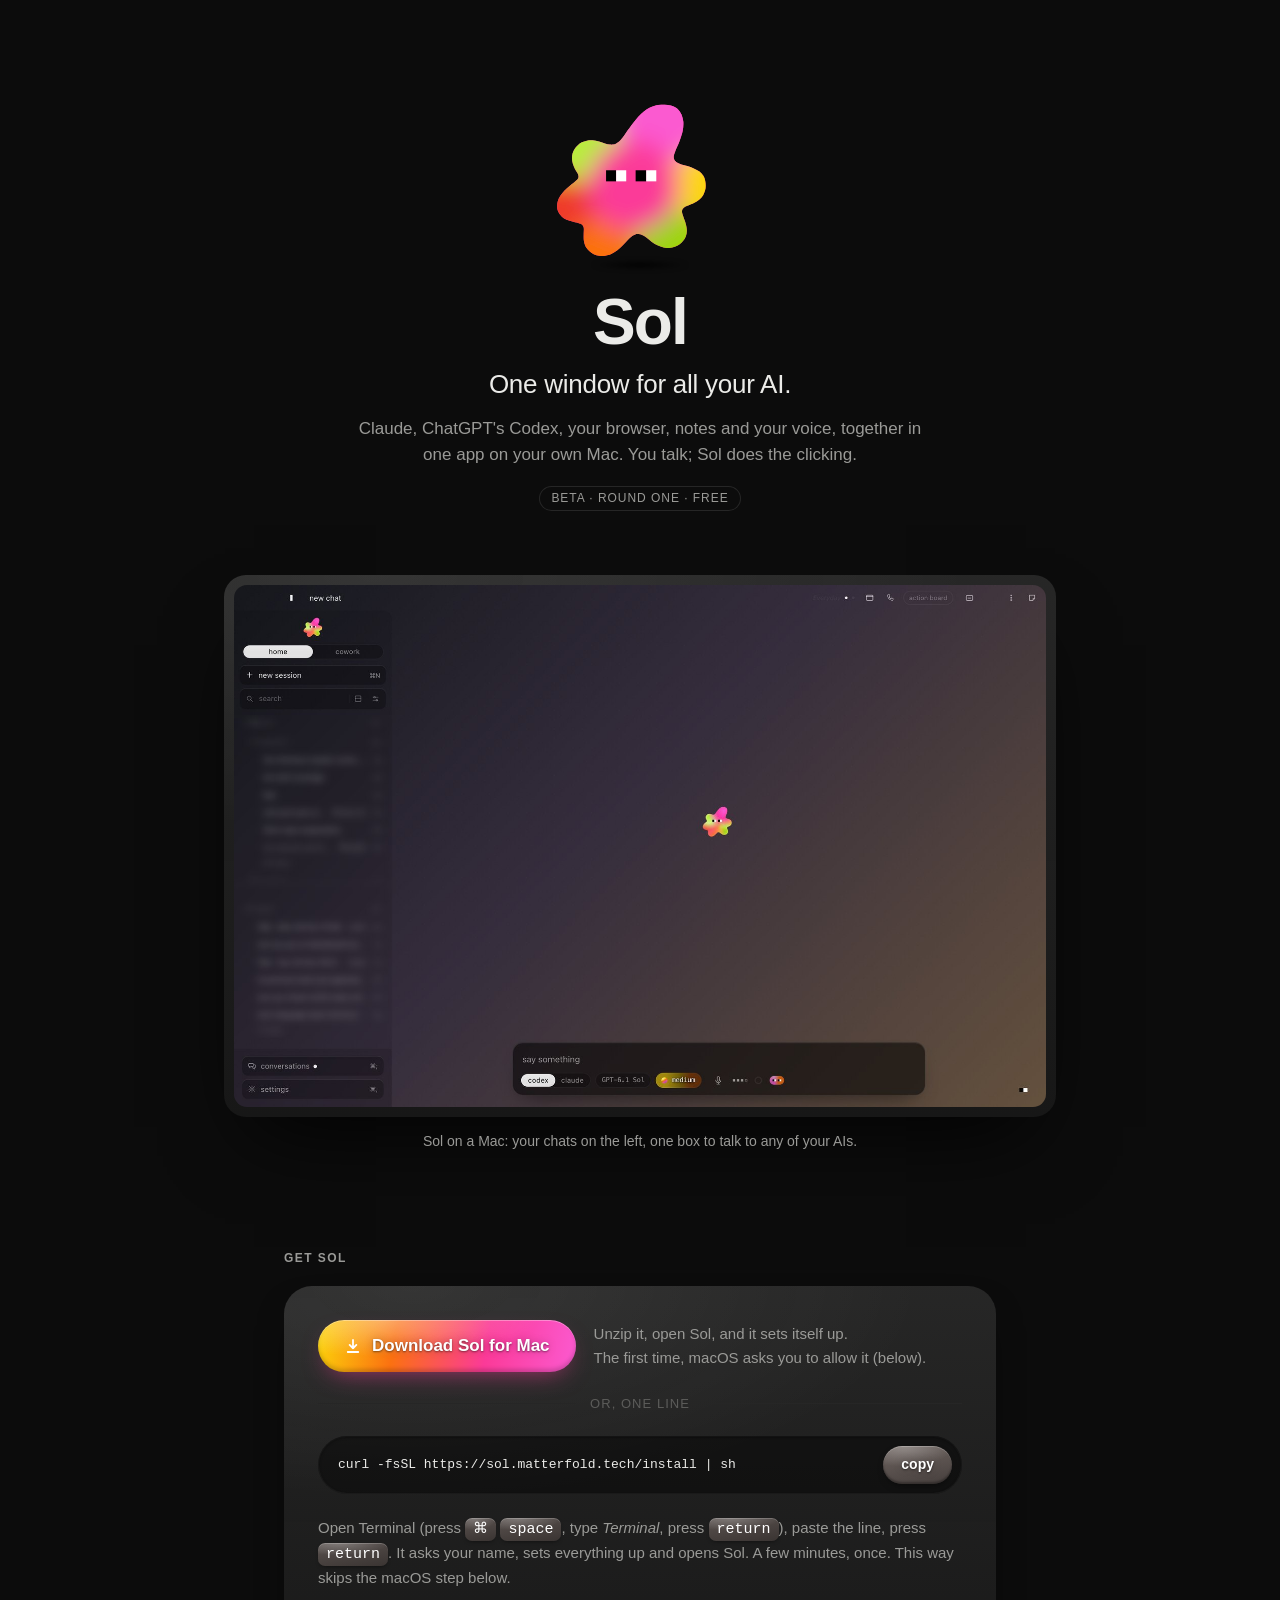
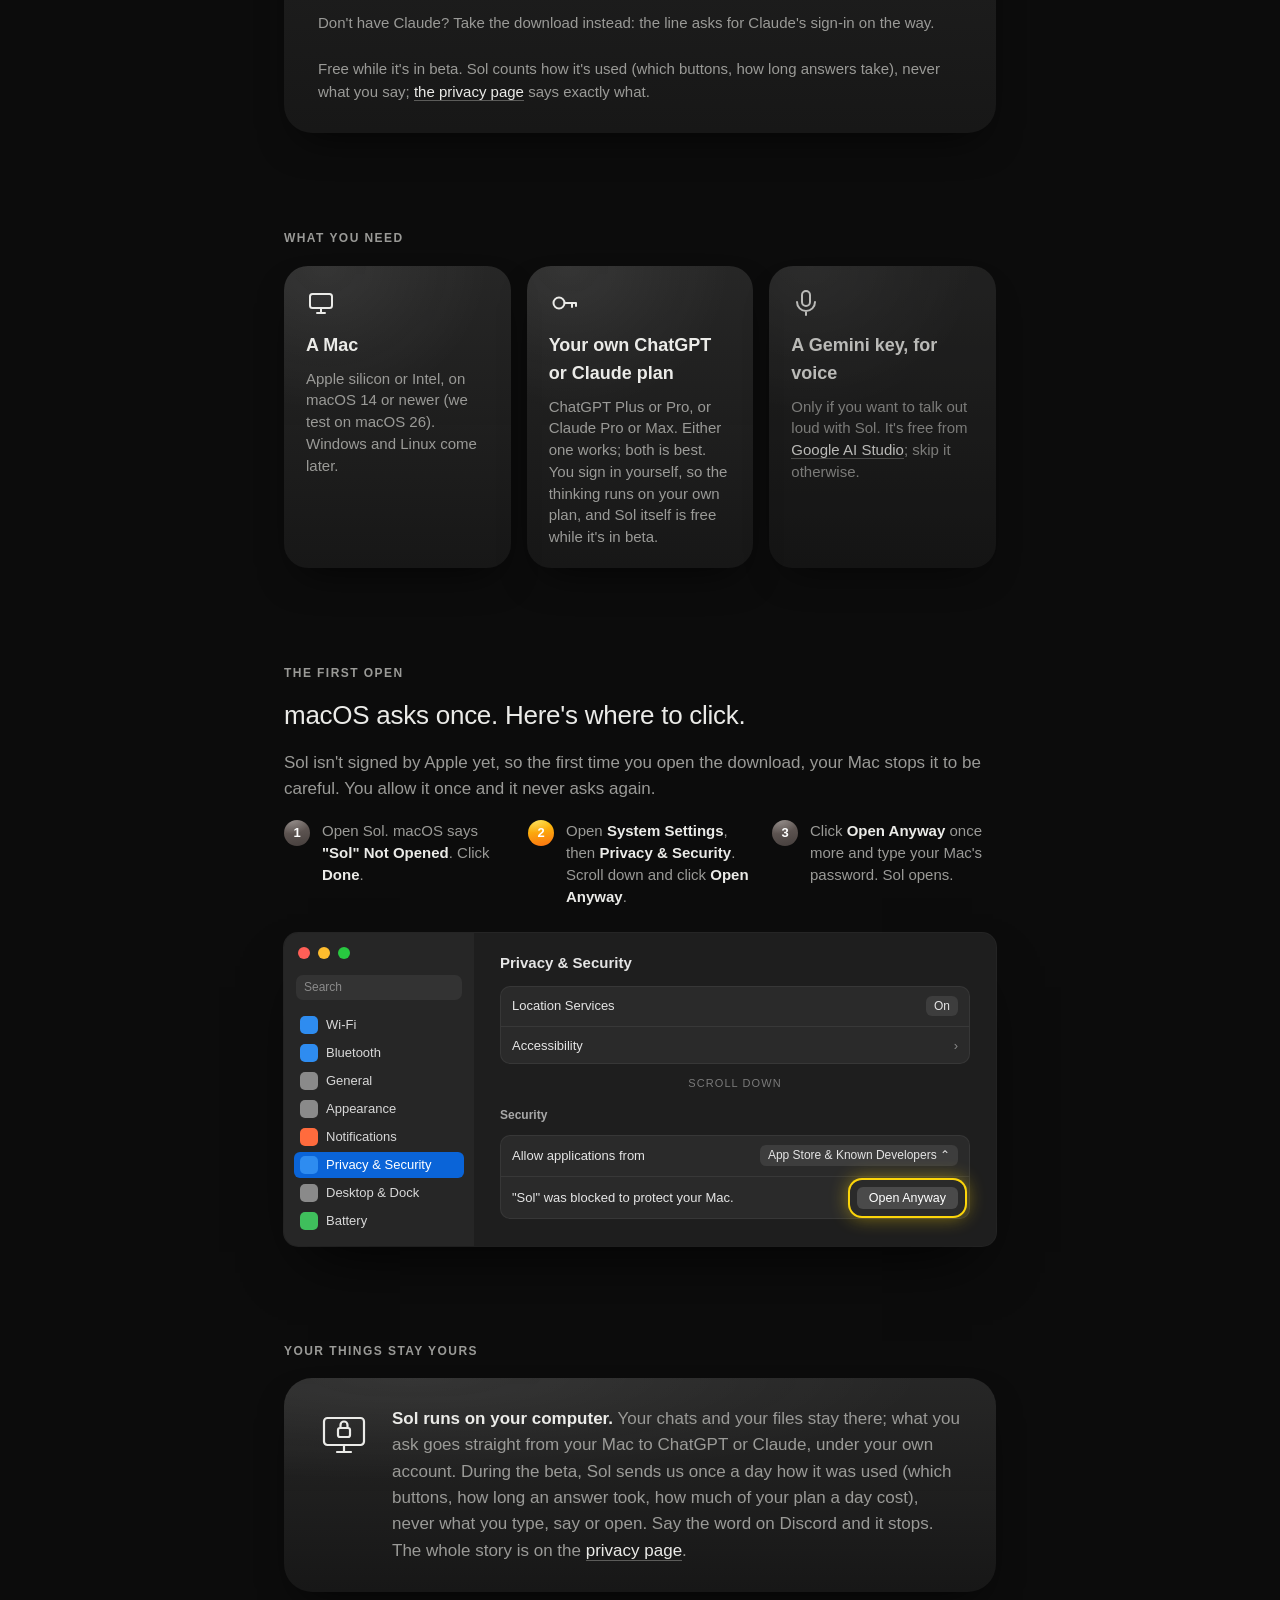
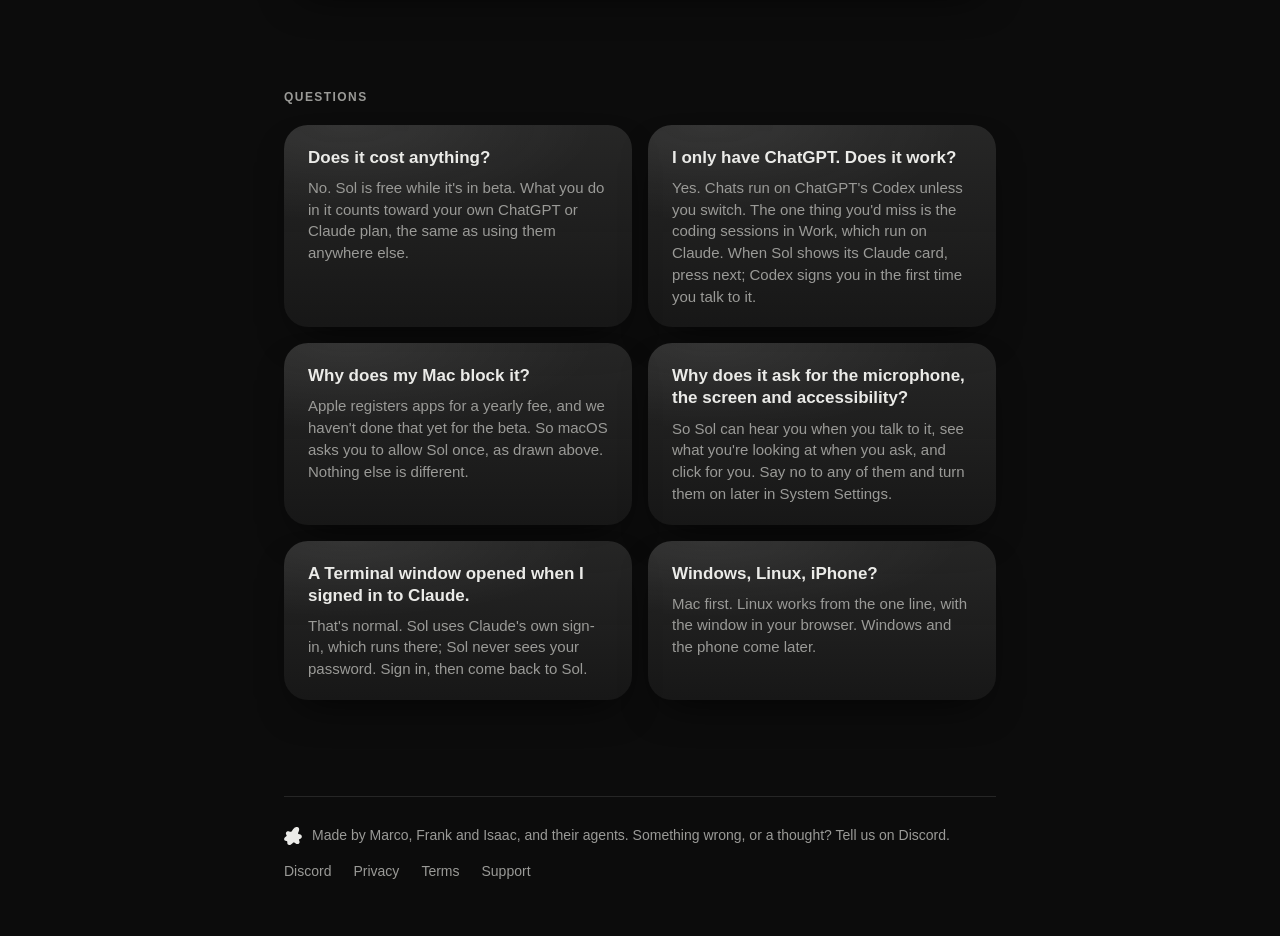
==== beta/index.html @ d61591e7 "beta/: the install page as PR #364 (sol-dev #362) has it, for Isaac to show Marco Co-Authored-By: Cl" ====
<!doctype html>
<html lang="en">
<head>
<meta charset="utf-8">
<meta name="viewport" content="width=device-width, initial-scale=1">
<title>Sol · one window for all your AI</title>
<meta name="description" content="Sol: one window for all your AI, on your own Mac. One download, or one line in Terminal. Free while it's in beta.">
<!-- the share card (#362): iMessage, WhatsApp and Discord want absolute addresses, and Discord wants the card kind said -->
<meta property="og:type" content="website">
<meta property="og:url" content="https://sol.matterfold.tech/">
<meta property="og:title" content="Sol · one window for all your AI">
<meta property="og:description" content="Claude, ChatGPT's Codex, your browser, notes and your voice, in one app on your own Mac. Free while it's in beta.">
<meta property="og:image" content="https://sol.matterfold.tech/sol-window.jpg">
<meta property="og:image:width" content="1600">
<meta property="og:image:height" content="1029">
<meta name="twitter:card" content="summary_large_image">
<link rel="icon" href="sol.svg" type="image/svg+xml">
<!-- sol.matterfold.tech (#169, #295, #308): the page beta testers are sent to, written for a friend who is not a developer. What Sol
     is, a real shot, the download and the one line, what you need, the Open Anyway step drawn, privacy in one
     paragraph, the three pages. One file, no build. The look is Sol's own (sol/skills/sol/look.md): black, pearl ink,
     bodies of dark goo lit from the top left, a thing that acts is a lit capsule. Sol is sol.svg drawn inline so he
     breathes, blinks and watches the pointer like the face's (mac/src/Sol.tsx); under reduced motion he stands still.
     The shot is the face's atlas still with the sidebar's titles blurred (they are Marco's own).
     Round one (#362): either paid AI plan does (chat defaults to Codex, engine/src/settings.ts; only Work's coding
     sessions need Claude), free is said, the questions friends ask first are answered on the page, and Tell us is the
     testers' Discord (the invite that never expires, the same one as feedback.rs).
     privacy.html, terms.html and support.html (with text.css) came from docs/cloud/pages as PR #297 has them; the
     privacy paragraph claims only what is true today (no crash reports, no usage data: the consent card brings them, #292). -->
<style>
  :root {
    color-scheme: dark;
    --page: #0c0c0c; --ink: #ebebe8; --dim: #9a9a97; --mute: #5c5c5a; --line: #262626;
    --mono: ui-monospace, "SF Mono", Menlo, monospace;
    /* the goo body: dark goo of the ink itself, lit from the top left (firstrun.css .fr-goo) */
    --goo: radial-gradient(120% 80% at 18% 0%, rgb(255 255 255 / .07), transparent 60%), linear-gradient(180deg, rgb(235 235 232 / .12), rgb(235 235 232 / .05));
    --goo-shadow: 0 18px 40px -18px rgb(0 0 0 / .8);
  }
  * { box-sizing: border-box; }
  html, body { margin: 0; background: var(--page); color: var(--ink); font: 17px/1.55 -apple-system, BlinkMacSystemFont, "SF Pro Text", "Helvetica Neue", sans-serif; -webkit-font-smoothing: antialiased; }
  a { color: var(--ink); text-decoration: none; border-bottom: 1px solid var(--mute); }
  a:hover { border-color: var(--ink); }
  p { margin: 0; }
  main { max-width: 760px; margin: 0 auto; padding: 72px 24px 56px; display: flex; flex-direction: column; gap: 96px; }
  section { display: flex; flex-direction: column; gap: 18px; }
  h2 { margin: 0; font-size: 12px; font-weight: 600; letter-spacing: .12em; text-transform: uppercase; color: var(--dim); }
  h3 { margin: 0; font-size: 26px; font-weight: 500; letter-spacing: -.01em; line-height: 1.2; }
  .dim { color: var(--dim); }
  .goo { background: var(--goo); box-shadow: var(--goo-shadow); border-radius: 28px; }

  /* the top: Sol, his name, the one line */
  .hero { align-items: center; text-align: center; gap: 14px; padding-top: 24px; }
  .sol { width: 168px; height: 168px; cursor: pointer; overflow: visible; -webkit-tap-highlight-color: transparent; }
  .sol .hop { transform-origin: 50% 92%; transform-box: view-box; }
  .sol .body { transform-origin: 50% 90%; transform-box: view-box; animation: breathe 4.2s ease-in-out infinite; }
  .sol .eyes { transform-box: fill-box; transform-origin: 50% 50%; transition: transform 90ms ease-out; }
  .sol.squash .hop { animation: squash 320ms cubic-bezier(.3,1.4,.5,1); }
  @keyframes breathe { 50% { transform: scale(1.025, 1.035); } }
  @keyframes squash { 30% { transform: scale(1.14, .84); } 65% { transform: scale(.95, 1.06); } }
  .shadow { width: 96px; height: 10px; margin-top: -18px; border-radius: 50%; background: radial-gradient(closest-side, rgb(0 0 0 / .9), transparent); filter: blur(2px); }
  h1 { margin: 6px 0 0; font-size: 64px; font-weight: 600; letter-spacing: -.03em; line-height: 1; }
  .lead { font-size: 26px; line-height: 1.3; letter-spacing: -.01em; }
  .sub { color: var(--dim); max-width: 34em; }
  .beta { display: inline-block; margin-top: 4px; padding: 3px 12px; border-radius: 999px; font-size: 12px; letter-spacing: .08em; text-transform: uppercase; color: var(--dim); box-shadow: inset 0 0 0 1px var(--line); }

  /* the shot: the real window, a little wider than the column */
  .shot { margin: -32px -60px 0; }
  .shot .frame { padding: 10px; border-radius: 22px; background: var(--goo); box-shadow: 0 40px 80px -30px rgb(0 0 0 / .9); }
  .shot img { display: block; width: 100%; height: auto; border-radius: 13px; }
  .shot figcaption { margin-top: 14px; text-align: center; font-size: 14px; color: var(--dim); }

  /* get it: one body, the download and the line */
  .get { padding: 34px 34px 30px; display: flex; flex-direction: column; gap: 22px; }
  .get .row { display: flex; align-items: center; gap: 18px; flex-wrap: wrap; }
  .or { display: flex; align-items: center; gap: 14px; color: var(--mute); font-size: 13px; letter-spacing: .08em; text-transform: uppercase; }
  .or::before, .or::after { content: ""; flex: 1; height: 1px; background: var(--line); }
  /* the lit capsules: brand (the one thing to do), pearl, and stone (quiet) */
  .cap { position: relative; display: inline-flex; align-items: center; gap: 10px; padding: 13px 26px; border: 0; border-radius: 999px; font: inherit; font-size: 17px; font-weight: 600; color: #fff; cursor: pointer; text-decoration: none; text-shadow: 0 1px 2px rgb(0 0 0 / .45), 0 0 8px rgb(0 0 0 / .25); transition: transform 160ms cubic-bezier(.3,1.4,.5,1), filter 160ms; }
  .cap:hover { transform: translateY(-1px); filter: brightness(1.06); border: 0; }
  .cap:active { transform: scale(.97, .94); }
  .cap.brand { background: radial-gradient(120% 140% at 25% 0%, rgb(255 255 255 / .35), transparent 50%), linear-gradient(100deg, #fcd50a, #fb7111 30%, #fb3a98 65%, #fb5ad0); box-shadow: inset 0 1px 0 rgb(255 255 255 / .35), inset 0 -3px 4px rgb(0 0 0 / .18), 0 10px 24px -10px rgb(251 58 152 / .6); }
  .cap.stone { padding: 8px 18px; font-size: 14px; background: radial-gradient(120% 90% at 30% 0%, rgb(255 255 255 / .28), transparent 60%), linear-gradient(170deg, #6e6460, #463f3d); box-shadow: inset 0 1px 0 rgb(255 255 255 / .22), inset 0 -2px 2px rgb(0 0 0 / .3), 0 4px 8px -4px rgb(0 0 0 / .6); }
  .cap.done { background: radial-gradient(120% 90% at 30% 0%, rgb(255 255 255 / .3), transparent 60%), linear-gradient(170deg, #5fd98a, #22c9b6); }
  .cap svg { width: 18px; height: 18px; flex: none; }
  .line { display: flex; align-items: center; gap: 12px; padding: 10px 10px 10px 20px; border-radius: 999px; background: rgb(0 0 0 / .45); box-shadow: inset 0 1px 3px rgb(0 0 0 / .6), inset 0 0 0 1px rgb(255 255 255 / .05); }
  .line code { flex: 1; min-width: 0; font: 13px/1.4 var(--mono); color: var(--ink); user-select: all; white-space: nowrap; overflow-x: auto; scrollbar-width: none; }
  .line code::-webkit-scrollbar { display: none; }
  .hint { font-size: 15px; color: var(--dim); }
  .hint.build { font-size: 13px; color: var(--mute); } .hint.build b { color: var(--dim); font-weight: 500; font-family: var(--mono); font-size: 12px; }
  kbd { display: inline-block; padding: 0 8px; border-radius: 7px; font: 600 13px/1.6 inherit; color: #fff; background: radial-gradient(120% 90% at 30% 0%, rgb(255 255 255 / .25), transparent 60%), linear-gradient(170deg, #5a524f, #3a3432); box-shadow: inset 0 1px 0 rgb(255 255 255 / .2), 0 2px 4px -2px rgb(0 0 0 / .6); }

  /* what you need: three bodies */
  .need { display: grid; grid-template-columns: repeat(3, 1fr); gap: 16px; }
  .need > div { padding: 22px 22px 20px; display: flex; flex-direction: column; gap: 8px; border-radius: 24px; }
  .need b { font-size: 18px; font-weight: 600; }
  .need p { font-size: 15px; color: var(--dim); line-height: 1.45; }
  .need .glyph { width: 30px; height: 30px; margin-bottom: 6px; }
  .need .opt { opacity: .78; }

  /* the first open: macOS's own window, drawn */
  .steps { display: flex; flex-direction: column; gap: 26px; }
  .steps ol { margin: 0; padding: 0; list-style: none; display: grid; grid-template-columns: repeat(3, 1fr); gap: 20px; counter-reset: s; }
  .steps li { counter-increment: s; display: grid; grid-template-columns: 28px 1fr; gap: 10px; font-size: 15px; color: var(--dim); line-height: 1.45; }
  .steps li::before { content: counter(s); width: 26px; height: 26px; border-radius: 50%; display: grid; place-items: center; font-size: 13px; font-weight: 600; color: #fff; background: radial-gradient(120% 90% at 30% 0%, rgb(255 255 255 / .28), transparent 60%), linear-gradient(170deg, #6e6460, #463f3d); }
  .steps li b { color: var(--ink); font-weight: 600; }
  .steps li.here::before { background: radial-gradient(120% 90% at 30% 0%, rgb(255 255 255 / .35), transparent 55%), linear-gradient(170deg, #fcd50a, #fb7111); }
  .mac { border-radius: 14px; overflow: hidden; background: #1e1e1e; box-shadow: 0 0 0 1px rgb(255 255 255 / .1), 0 30px 60px -24px rgb(0 0 0 / .9); font: 13px/1.35 -apple-system, BlinkMacSystemFont, sans-serif; color: #e5e5e5; user-select: none; }
  .mac .win { display: grid; grid-template-columns: 190px 1fr; min-height: 300px; }
  .mac .side { padding: 12px 10px; background: #262626; display: flex; flex-direction: column; gap: 2px; }
  .mac .lights { display: flex; gap: 8px; padding: 2px 4px 14px; }
  .mac .lights i { width: 12px; height: 12px; border-radius: 50%; background: #ff5f57; }
  .mac .lights i:nth-child(2) { background: #febc2e; } .mac .lights i:nth-child(3) { background: #28c840; }
  .mac .search { margin: 0 2px 10px; padding: 4px 8px; border-radius: 7px; background: #333; color: #8a8a8a; font-size: 12px; }
  .mac .item { display: flex; align-items: center; gap: 8px; padding: 4px 6px; border-radius: 6px; color: #d8d8d8; white-space: nowrap; }
  .mac .item i { width: 18px; height: 18px; border-radius: 5px; flex: none; }
  .mac .item.on { background: #0a64d8; color: #fff; }
  .mac .pane { padding: 20px 26px; display: flex; flex-direction: column; gap: 12px; }
  .mac .title { font-size: 15px; font-weight: 700; }
  .mac .label { margin-top: 4px; font-size: 12px; font-weight: 700; color: #a8a8a8; }
  .mac .group { border-radius: 10px; background: #2a2a2a; box-shadow: inset 0 0 0 1px rgb(255 255 255 / .06); }
  .mac .group > div { display: flex; align-items: center; justify-content: space-between; gap: 12px; padding: 10px 12px; }
  .mac .group > div + div { border-top: 1px solid #383838; }
  .mac .pop { padding: 2px 8px; border-radius: 6px; background: #3d3d3d; font-size: 12px; color: #e5e5e5; white-space: nowrap; }
  .mac .anyway { position: relative; padding: 3px 12px; border-radius: 6px; background: #4a4a4a; color: #fff; font-size: 12.5px; white-space: nowrap; }
  .mac .anyway::after { content: ""; position: absolute; inset: -7px; border-radius: 12px; box-shadow: 0 0 0 2px #fcd50a, 0 0 18px 2px rgb(252 213 10 / .45); animation: ring 2.4s ease-in-out infinite; }
  @keyframes ring { 50% { inset: -10px; opacity: .55; } }
  .mac .scroll { color: #7a7a7a; font-size: 11px; text-align: center; letter-spacing: .1em; text-transform: uppercase; }
  .mac .dimmed { color: #8a8a8a; }
  .later { font-size: 15px; color: var(--dim); }

  /* privacy, light: one body, one paragraph */
  .yours { padding: 28px 32px; display: grid; grid-template-columns: 56px 1fr; gap: 20px; align-items: start; }
  .yours svg { width: 56px; height: 56px; }
  .yours p { color: var(--dim); }
  .yours p b { color: var(--ink); font-weight: 600; }

  /* questions: the ones friends ask first, one body each, the question in ink and the answer dim */
  .asks { display: grid; grid-template-columns: repeat(2, 1fr); gap: 16px; }
  .asks > div { padding: 22px 24px 20px; display: flex; flex-direction: column; gap: 8px; border-radius: 24px; }
  .asks b { font-size: 17px; font-weight: 600; line-height: 1.3; }
  .asks p { font-size: 15px; color: var(--dim); line-height: 1.45; }

  footer { display: flex; flex-wrap: wrap; align-items: center; justify-content: space-between; gap: 14px; padding-top: 28px; border-top: 1px solid var(--line); font-size: 14px; color: var(--dim); }
  footer nav { display: flex; gap: 22px; }
  footer a { color: var(--dim); border: 0; }
  footer a:hover { color: var(--ink); }
  .mini { display: inline-flex; align-items: center; gap: 8px; }
  .mini svg { width: 20px; height: 20px; }

  @media (max-width: 860px) { .shot { margin: -32px 0 0; } }
  @media (max-width: 640px) {
    main { gap: 72px; padding-top: 48px; }
    h1 { font-size: 52px; } .lead { font-size: 22px; }
    .need { grid-template-columns: 1fr; }
    .steps ol { grid-template-columns: 1fr; }
    .mac .win { grid-template-columns: 1fr; } .mac .side { display: none; }
    .mac .pane { padding: 18px 16px 20px; } .mac .group > div { padding: 10px 14px 10px 10px; } .mac .pop { font-size: 11px; }
    .get { padding: 26px 20px; } .yours { grid-template-columns: 1fr; } .asks { grid-template-columns: 1fr; }
  }
  @media (prefers-reduced-motion: reduce) { .sol .body, .mac .anyway::after { animation: none; } .sol.squash .hop { animation: none; } }
</style>
</head>
<body>
<main>

  <section class="hero">
    <svg class="sol" id="sol" viewBox="0 0 100 100" role="img" aria-label="Sol">
      <defs>
        <clipPath id="b"><path id="outline" d="M89.1 53.4C89.1 54.3 89.0 55.4 88.7 56.3C88.4 57.3 88.0 58.3 87.5 59.2C86.9 60.1 86.1 60.9 85.2 61.7C84.3 62.4 83.2 63.1 82.1 63.7C81.0 64.3 79.6 64.7 78.6 65.2C77.6 65.7 76.5 66.0 75.9 66.6C75.3 67.2 75.0 67.8 75.0 68.7C74.9 69.6 75.4 70.7 75.8 71.9C76.1 73.1 76.9 74.6 77.2 76.0C77.6 77.3 77.9 78.8 77.9 80.1C77.9 81.3 77.7 82.5 77.3 83.5C76.9 84.5 76.4 85.4 75.7 86.2C75.1 87.1 74.3 87.8 73.4 88.4C72.6 88.9 71.7 89.4 70.7 89.8C69.7 90.2 68.6 90.4 67.5 90.5C66.4 90.5 65.2 90.5 64.1 90.2C62.9 89.9 61.6 89.5 60.4 88.9C59.2 88.3 58.0 87.4 56.9 86.7C55.8 85.9 54.8 85.0 53.8 84.3C52.9 83.7 52.1 83.1 51.3 82.8C50.5 82.4 49.8 82.2 49.1 82.2C48.4 82.1 47.8 82.2 47.1 82.4C46.4 82.7 45.8 83.0 45.0 83.6C44.3 84.1 43.5 84.9 42.7 85.7C41.8 86.6 40.9 87.7 39.9 88.7C38.8 89.7 37.7 90.9 36.5 91.8C35.3 92.7 34.1 93.5 32.9 94.0C31.7 94.6 30.4 94.9 29.2 95.1C28.0 95.3 26.8 95.3 25.7 95.1C24.6 95.0 23.5 94.6 22.5 94.2C21.5 93.7 20.6 93.1 19.8 92.3C19.0 91.6 18.3 90.7 17.7 89.7C17.2 88.6 16.8 87.4 16.6 86.1C16.4 84.8 16.5 83.3 16.5 81.9C16.5 80.6 16.7 79.2 16.5 78.2C16.2 77.2 15.6 76.6 14.8 76.1C13.9 75.6 12.6 75.4 11.3 75.1C10.1 74.7 8.5 74.5 7.3 74.0C6.1 73.5 4.8 72.9 3.9 72.1C3.0 71.4 2.2 70.5 1.7 69.5C1.1 68.6 0.8 67.5 0.7 66.4C0.6 65.3 0.7 64.1 1.0 62.9C1.3 61.8 1.8 60.6 2.5 59.5C3.2 58.4 4.2 57.2 5.1 56.2C6.1 55.2 7.3 54.2 8.3 53.4C9.4 52.5 10.6 51.7 11.4 50.9C12.3 50.2 13.1 49.5 13.3 48.7C13.6 48.0 13.3 47.2 13.0 46.3C12.6 45.4 11.8 44.4 11.3 43.4C10.8 42.4 10.3 41.3 10.0 40.2C9.7 39.1 9.5 38.1 9.5 37.1C9.5 36.0 9.6 35.0 9.9 34.1C10.2 33.2 10.6 32.3 11.1 31.5C11.6 30.7 12.2 29.9 13.0 29.3C13.7 28.6 14.5 28.0 15.4 27.6C16.3 27.1 17.3 26.8 18.4 26.6C19.4 26.4 20.6 26.3 21.8 26.4C23.0 26.5 24.4 26.8 25.6 27.1C26.8 27.4 28.1 27.9 29.1 28.2C30.2 28.5 31.1 28.8 32.0 28.9C32.8 29.0 33.5 29.0 34.1 28.9C34.8 28.8 35.4 28.5 35.9 28.2C36.5 28.0 37.0 27.6 37.6 27.1C38.1 26.6 38.6 26.1 39.1 25.4C39.7 24.8 40.2 24.0 40.8 23.2C41.4 22.4 42.0 21.6 42.6 20.6C43.3 19.7 44.0 18.7 44.8 17.6C45.6 16.5 46.5 15.3 47.5 14.1C48.4 13.0 49.5 11.8 50.6 10.7C51.7 9.7 52.9 8.7 54.1 7.9C55.3 7.2 56.6 6.5 57.9 6.1C59.2 5.6 60.5 5.3 61.7 5.2C63.0 5.0 64.3 5.0 65.6 5.2C66.8 5.3 68.1 5.5 69.2 6.0C70.3 6.4 71.5 7.0 72.4 7.8C73.3 8.7 74.1 9.8 74.7 11.0C75.2 12.3 75.6 13.8 75.8 15.4C75.9 17.0 75.8 18.9 75.4 20.8C75.0 22.7 74.2 24.9 73.5 26.9C72.8 28.8 71.8 30.8 71.2 32.3C70.7 33.8 70.2 34.9 70.1 35.9C70.0 36.9 70.2 37.5 70.5 38.1C70.8 38.7 71.4 39.1 72.0 39.6C72.7 40.0 73.6 40.3 74.6 40.7C75.6 41.0 76.9 41.3 78.1 41.7C79.3 42.1 80.8 42.5 82.0 43.1C83.2 43.6 84.4 44.3 85.4 45.0C86.3 45.7 87.1 46.6 87.7 47.5C88.2 48.4 88.6 49.4 88.8 50.4C89.0 51.3 89.1 52.4 89.1 53.4Z"/></clipPath>
        <filter id="f" x="-20%" y="-20%" width="140%" height="140%"><feGaussianBlur stdDeviation="7"/></filter>
      </defs>
      <g class="hop"><g class="body">
        <g clip-path="url(#b)"><rect width="100" height="100" fill="#fb3a98"/><g filter="url(#f)"><path d="M46.1 53.4L115.4 13.4A80 80 0 0 1 117.7 89.1Z" fill="#fcd50a"/><path d="M46.1 53.4L117.7 89.1A80 80 0 0 1 50.3 133.2Z" fill="#9ed40a"/><path d="M46.1 53.4L50.3 133.2A80 80 0 0 1 -16.5 103.2Z" fill="#fb7111"/><path d="M46.1 53.4L-16.5 103.2A80 80 0 0 1 -33.5 45.7Z" fill="#ef3a2a"/><path d="M46.1 53.4L-33.5 45.7A80 80 0 0 1 24.7 -23.7Z" fill="#b8ee3a"/><path d="M46.1 53.4L24.7 -23.7A80 80 0 0 1 115.4 13.4Z" fill="#fb5ad0"/><circle cx="46.1" cy="53.4" r="27" fill="#fb3a98"/></g></g>
        <g class="eyes" id="eyes"><rect x="29.8" y="44.2" width="6" height="6.6" fill="#000"/><rect x="35.8" y="44.2" width="6" height="6.6" fill="#fff"/><rect x="47.4" y="44.2" width="6.3" height="6.6" fill="#000"/><rect x="53.7" y="44.2" width="6" height="6.6" fill="#fff"/></g>
      </g></g>
    </svg>
    <div class="shadow"></div>
    <h1>Sol</h1>
    <p class="lead">One window for all your AI.</p>
    <p class="sub">Claude, ChatGPT's Codex, your browser, notes and your voice, together in one app on your own Mac. You talk; Sol does the clicking.</p>
    <span class="beta">beta · round one · free</span>
  </section>

  <figure class="shot">
    <div class="frame"><img src="sol-window.jpg" width="1600" height="1029" alt="Sol's window on a Mac: a list of your chats on the left, Sol in the middle, and one box at the bottom to talk to Claude or Codex."></div>
    <figcaption>Sol on a Mac: your chats on the left, one box to talk to any of your AIs.</figcaption>
  </figure>

  <section id="get">
    <h2>Get Sol</h2>
    <div class="get goo">
      <div class="row">
        <a class="cap brand" href="https://github.com/marcocyl04-ux/sol-beta/releases/latest/download/Sol-mac.zip">
          <svg viewBox="0 0 24 24" fill="none" stroke="currentColor" stroke-width="2.4" stroke-linecap="round" stroke-linejoin="round"><path d="M12 4v11m0 0-4.5-4.5M12 15l4.5-4.5M5 20h14"/></svg>
          Download Sol for Mac
        </a>
        <p class="hint">Unzip it, open Sol, and it sets itself up.<br>The first time, macOS asks you to allow it (below).</p>
      </div>
      <div class="or">or, one line</div>
      <div class="line"><code id="line">curl -fsSL https://sol.matterfold.tech/install | sh</code><button id="copy" class="cap stone" type="button">copy</button></div>
      <p class="hint">Open Terminal (press <kbd>⌘</kbd> <kbd>space</kbd>, type <i>Terminal</i>, press <kbd>return</kbd>), paste the line, press <kbd>return</kbd>. It asks your name, sets everything up and opens Sol. A few minutes, once. This way skips the macOS step below.</p>
      <p class="hint">Don't have Claude? Take the download instead: the line asks for Claude's sign-in on the way.</p>
      <p class="hint">Free while it's in beta. Sol counts how it's used (which buttons, how long answers take), never what you say; <a href="privacy.html">the privacy page</a> says exactly what.</p>
      <p class="hint build" id="build" hidden>Latest build: <b id="build-tag"></b><span id="build-when"></span> · <a href="https://github.com/marcocyl04-ux/sol-beta/releases/latest">what changed</a></p>
    </div>
  </section>

  <section>
    <h2>What you need</h2>
    <div class="need">
      <div class="goo">
        <svg class="glyph" viewBox="0 0 30 30" fill="none" stroke="#ebebe8" stroke-width="2" stroke-linecap="round"><rect x="4" y="6" width="22" height="14" rx="2.5"/><path d="M11 25h8M15 20v5"/></svg>
        <b>A Mac</b>
        <p>Apple silicon or Intel, on macOS 14 or newer (we test on macOS 26). Windows and Linux come later.</p>
      </div>
      <div class="goo">
        <svg class="glyph" viewBox="0 0 30 30" fill="none" stroke="#ebebe8" stroke-width="2" stroke-linecap="round" stroke-linejoin="round"><circle cx="10" cy="15" r="5.5"/><path d="M15.5 15H27M23 15v4M27 15v3"/></svg>
        <b>Your own ChatGPT or Claude plan</b>
        <p>ChatGPT Plus or Pro, or Claude Pro or Max. Either one works; both is best. You sign in yourself, so the thinking runs on your own plan, and Sol itself is free while it's in beta.</p>
      </div>
      <div class="goo opt">
        <svg class="glyph" viewBox="0 0 30 30" fill="none" stroke="#ebebe8" stroke-width="2" stroke-linecap="round"><rect x="11" y="3" width="8" height="15" rx="4"/><path d="M6 14a9 9 0 0 0 18 0M15 23v4"/></svg>
        <b>A Gemini key, for voice</b>
        <p>Only if you want to talk out loud with Sol. It's free from <a href="https://aistudio.google.com/apikey">Google AI Studio</a>; skip it otherwise.</p>
      </div>
    </div>
  </section>

  <section>
    <h2>The first open</h2>
    <h3>macOS asks once. Here's where to click.</h3>
    <p class="dim">Sol isn't signed by Apple yet, so the first time you open the download, your Mac stops it to be careful. You allow it once and it never asks again.</p>
    <div class="steps">
      <ol>
        <li><span>Open Sol. macOS says <b>"Sol" Not Opened</b>. Click <b>Done</b>.</span></li>
        <li class="here"><span>Open <b>System Settings</b>, then <b>Privacy &amp; Security</b>. Scroll down and click <b>Open Anyway</b>.</span></li>
        <li><span>Click <b>Open Anyway</b> once more and type your Mac's password. Sol opens.</span></li>
      </ol>
      <div class="mac" role="img" aria-label="macOS System Settings, Privacy and Security: under Security, the message Sol was blocked to protect your Mac, with an Open Anyway button beside it.">
        <div class="win">
          <div class="side">
            <div class="lights"><i></i><i></i><i></i></div>
            <div class="search">Search</div>
            <div class="item"><i style="background:#2e8cf0"></i>Wi‑Fi</div>
            <div class="item"><i style="background:#2e8cf0"></i>Bluetooth</div>
            <div class="item"><i style="background:#8a8a8a"></i>General</div>
            <div class="item"><i style="background:#8a8a8a"></i>Appearance</div>
            <div class="item"><i style="background:#ff6b3d"></i>Notifications</div>
            <div class="item on"><i style="background:#2e8cf0"></i>Privacy &amp; Security</div>
            <div class="item"><i style="background:#8a8a8a"></i>Desktop &amp; Dock</div>
            <div class="item"><i style="background:#3fbf5c"></i>Battery</div>
          </div>
          <div class="pane">
            <div class="title">Privacy &amp; Security</div>
            <div class="group">
              <div><span>Location Services</span><span class="pop">On</span></div>
              <div><span>Accessibility</span><span class="dimmed">›</span></div>
            </div>
            <div class="scroll">scroll down</div>
            <div class="label">Security</div>
            <div class="group">
              <div><span>Allow applications from</span><span class="pop">App Store &amp; Known Developers ⌃</span></div>
              <div><span>"Sol" was blocked to protect your Mac.</span><span class="anyway">Open Anyway</span></div>
            </div>
          </div>
        </div>
      </div>
    </div>
  </section>

  <section>
    <h2>Your things stay yours</h2>
    <div class="yours goo">
      <svg viewBox="0 0 56 56" fill="none" stroke="#ebebe8" stroke-width="2.2" stroke-linecap="round" stroke-linejoin="round"><rect x="8" y="12" width="40" height="27" rx="3.5"/><path d="M21 46h14M28 39v7"/><rect x="22" y="22" width="12" height="9" rx="2"/><path d="M24.5 22v-3a3.5 3.5 0 0 1 7 0v3"/></svg>
      <p><b>Sol runs on your computer.</b> Your chats and your files stay there; what you ask goes straight from your Mac to ChatGPT or Claude, under your own account. During the beta, Sol sends us once a day how it was used (which buttons, how long an answer took, how much of your plan a day cost), never what you type, say or open. Say the word on Discord and it stops. The whole story is on the <a href="privacy.html">privacy page</a>.</p>
    </div>
  </section>

  <section id="questions">
    <h2>Questions</h2>
    <div class="asks">
      <div class="goo">
        <b>Does it cost anything?</b>
        <p>No. Sol is free while it's in beta. What you do in it counts toward your own ChatGPT or Claude plan, the same as using them anywhere else.</p>
      </div>
      <div class="goo">
        <b>I only have ChatGPT. Does it work?</b>
        <p>Yes. Chats run on ChatGPT's Codex unless you switch. The one thing you'd miss is the coding sessions in Work, which run on Claude. When Sol shows its Claude card, press next; Codex signs you in the first time you talk to it.</p>
      </div>
      <div class="goo">
        <b>Why does my Mac block it?</b>
        <p>Apple registers apps for a yearly fee, and we haven't done that yet for the beta. So macOS asks you to allow Sol once, as drawn above. Nothing else is different.</p>
      </div>
      <div class="goo">
        <b>Why does it ask for the microphone, the screen and accessibility?</b>
        <p>So Sol can hear you when you talk to it, see what you're looking at when you ask, and click for you. Say no to any of them and turn them on later in System Settings.</p>
      </div>
      <div class="goo">
        <b>A Terminal window opened when I signed in to Claude.</b>
        <p>That's normal. Sol uses Claude's own sign-in, which runs there; Sol never sees your password. Sign in, then come back to Sol.</p>
      </div>
      <div class="goo">
        <b>Windows, Linux, iPhone?</b>
        <p>Mac first. Linux works from the one line, with the window in your browser. Windows and the phone come later.</p>
      </div>
    </div>
  </section>

  <footer>
    <span class="mini"><svg viewBox="0 0 100 100"><use href="#outline" fill="#ebebe8"/></svg><span>Made by Marco, Frank and Isaac, and their agents. Something wrong, or a thought? <a href="https://discord.gg/f2CHmYDDZV">Tell us on Discord</a>.</span></span>
    <nav><a href="https://discord.gg/f2CHmYDDZV">Discord</a><a href="privacy.html">Privacy</a><a href="terms.html">Terms</a><a href="support.html">Support</a></nav>
  </footer>

</main>
<script>
  // the build a tester gets (#362): the beta repo's README names it ("beta testers run: stable-YYYYMMDD-HHMM"), written
  // by each export, so the page never goes stale by hand; when the fetch fails the line stays hidden
  fetch("https://raw.githubusercontent.com/marcocyl04-ux/sol-beta/main/README.md").then((r) => r.ok ? r.text() : "").then((t) => {
    const m = t.match(/beta testers run: (stable-(\d{4})(\d{2})(\d{2})-\d{4})/);
    if (!m) return;
    document.getElementById("build-tag").textContent = m[1];
    const d = new Date(`${m[2]}-${m[3]}-${m[4]}T00:00:00`);
    document.getElementById("build-when").textContent = ", " + d.toLocaleDateString(undefined, { day: "numeric", month: "long" });
    document.getElementById("build").hidden = false;
  }).catch(() => {});

  // copy the line
  const b = document.getElementById("copy");
  b.addEventListener("click", async () => {
    try { await navigator.clipboard.writeText(document.getElementById("line").textContent); b.textContent = "copied"; b.classList.add("done"); }
    catch { b.textContent = "select and copy"; }
    setTimeout(() => { b.textContent = "copy"; b.classList.remove("done"); }, 2000);
  });

  // Sol's life, as in the face (mac/src/Sol.tsx): he blinks now and then, his eyes follow the pointer, a click squashes him
  const sol = document.getElementById("sol"), eyes = document.getElementById("eyes");
  const still = matchMedia("(prefers-reduced-motion: reduce)").matches;
  let lx = 0, ly = 0, shut = false;
  const draw = () => { eyes.style.transform = `translate(${lx}px, ${ly}px)` + (shut ? " scaleY(.12)" : ""); };
  if (!still) {
    const blink = () => setTimeout(() => { shut = true; draw(); setTimeout(() => { shut = false; draw(); blink(); }, 110); }, 2400 + Math.random() * 3600);
    blink();
    addEventListener("pointermove", (ev) => {
      const r = sol.getBoundingClientRect(), dx = (ev.clientX - (r.left + r.width / 2)) / r.width, dy = (ev.clientY - (r.top + r.height / 2)) / r.height;
      const d = Math.hypot(dx, dy) || 1, k = Math.min(1, d / 3);
      lx = (dx / d) * k * 2.4; ly = (dy / d) * k * 1.6; draw();
    });
    sol.addEventListener("click", () => { sol.classList.remove("squash"); void sol.getBoundingClientRect(); sol.classList.add("squash"); setTimeout(() => sol.classList.remove("squash"), 340); });
  }
</script>
</body>
</html>
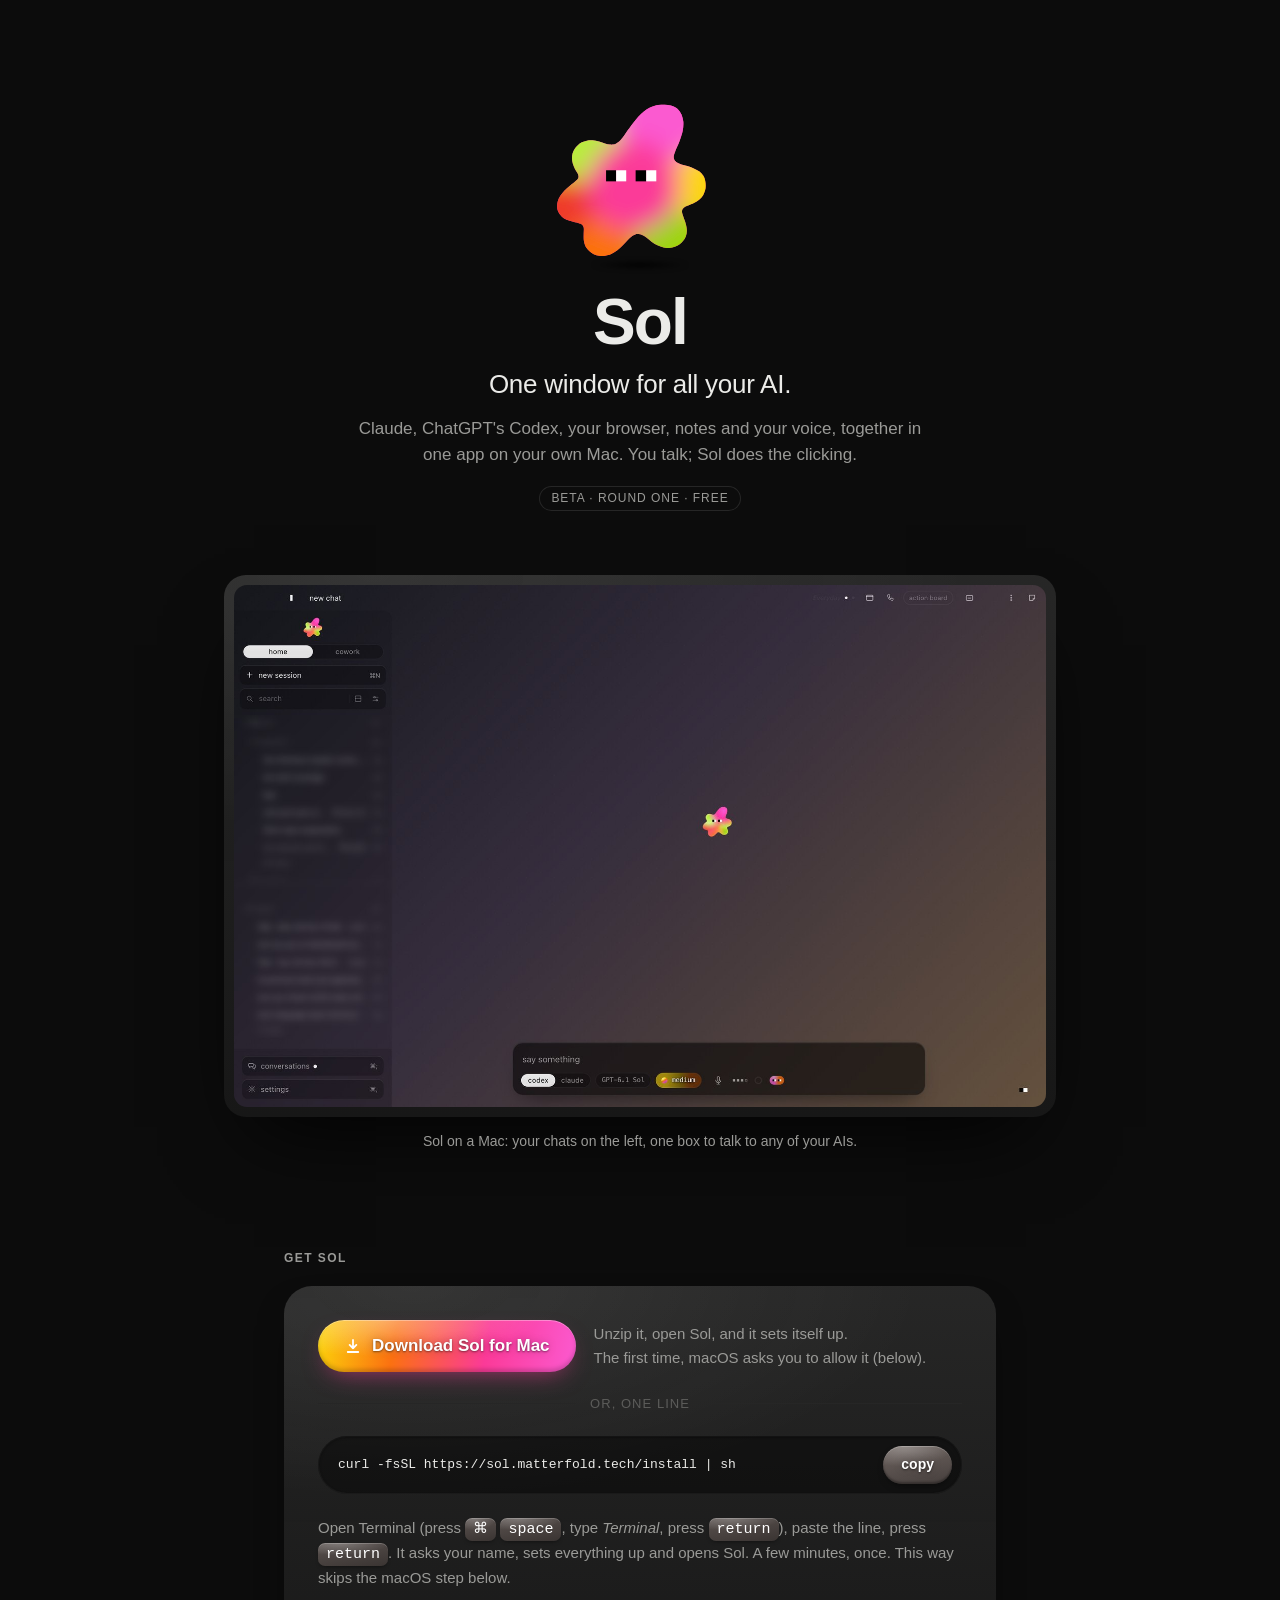
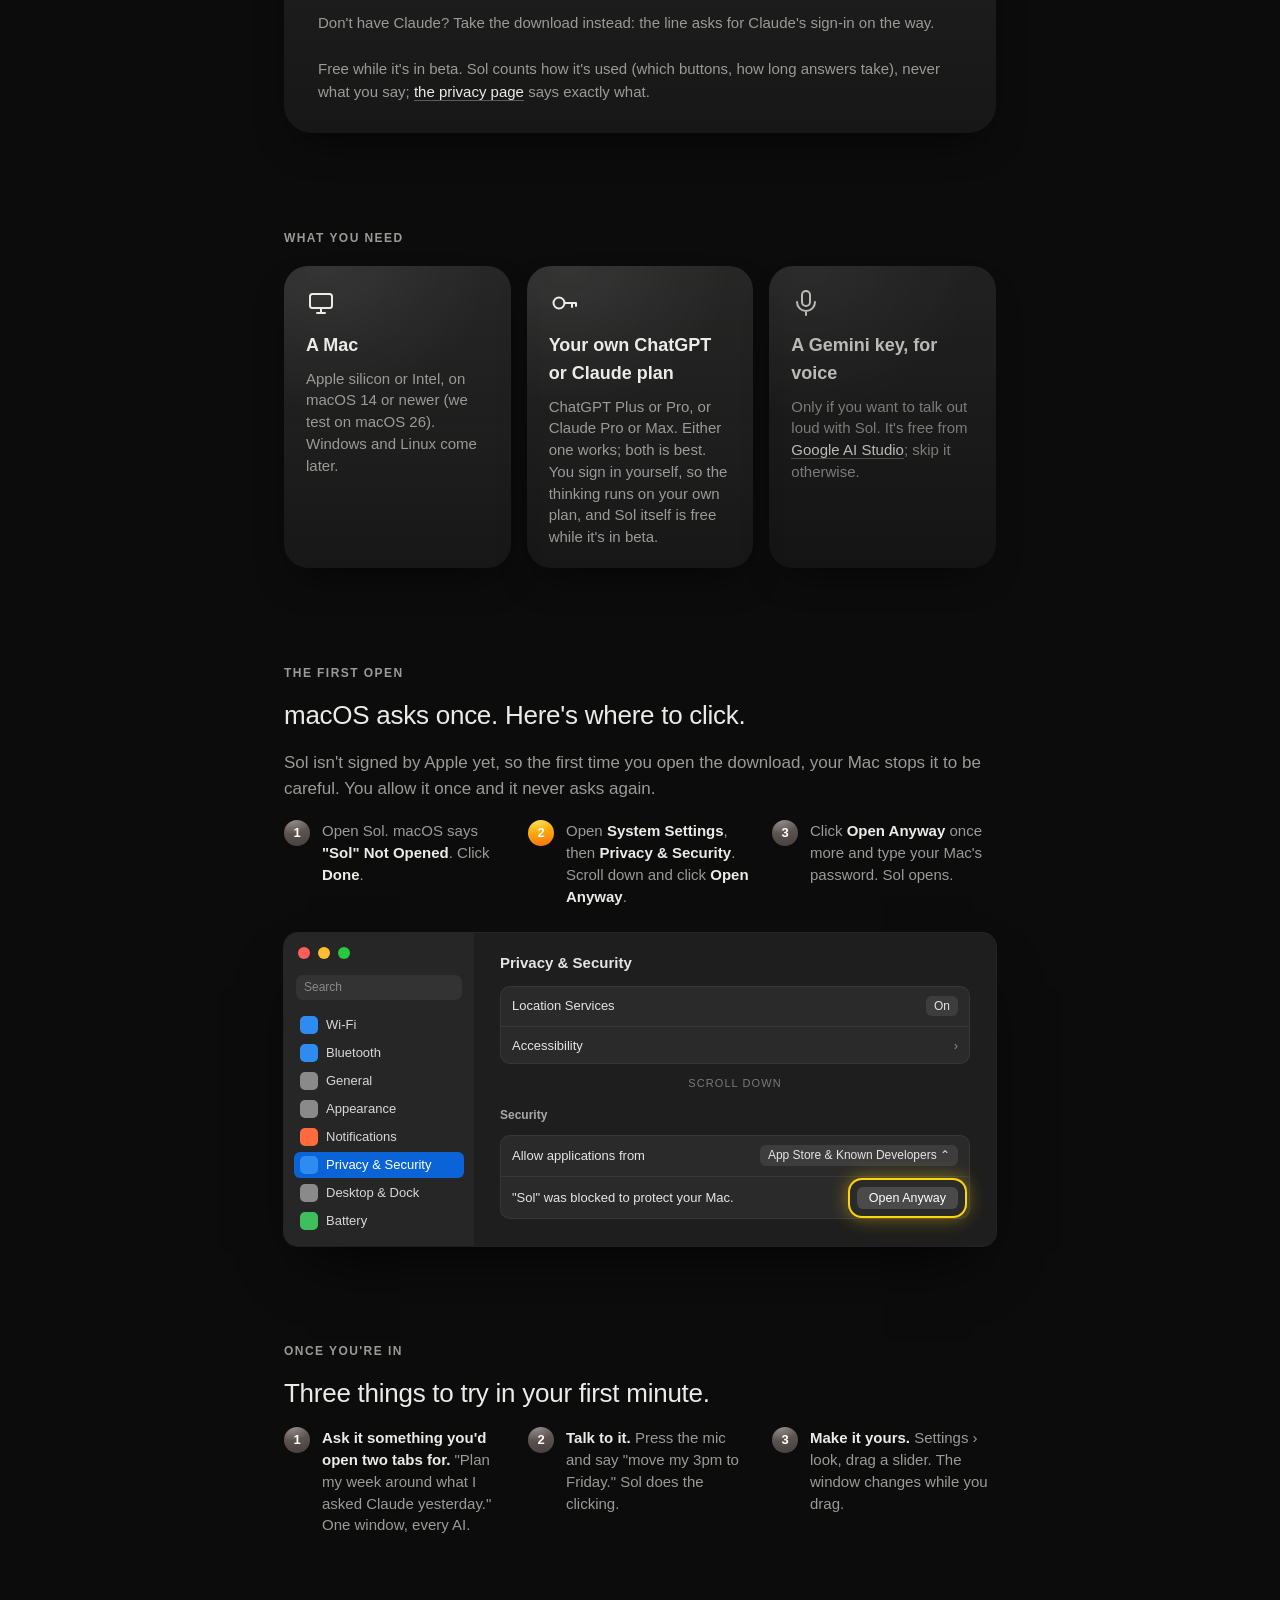
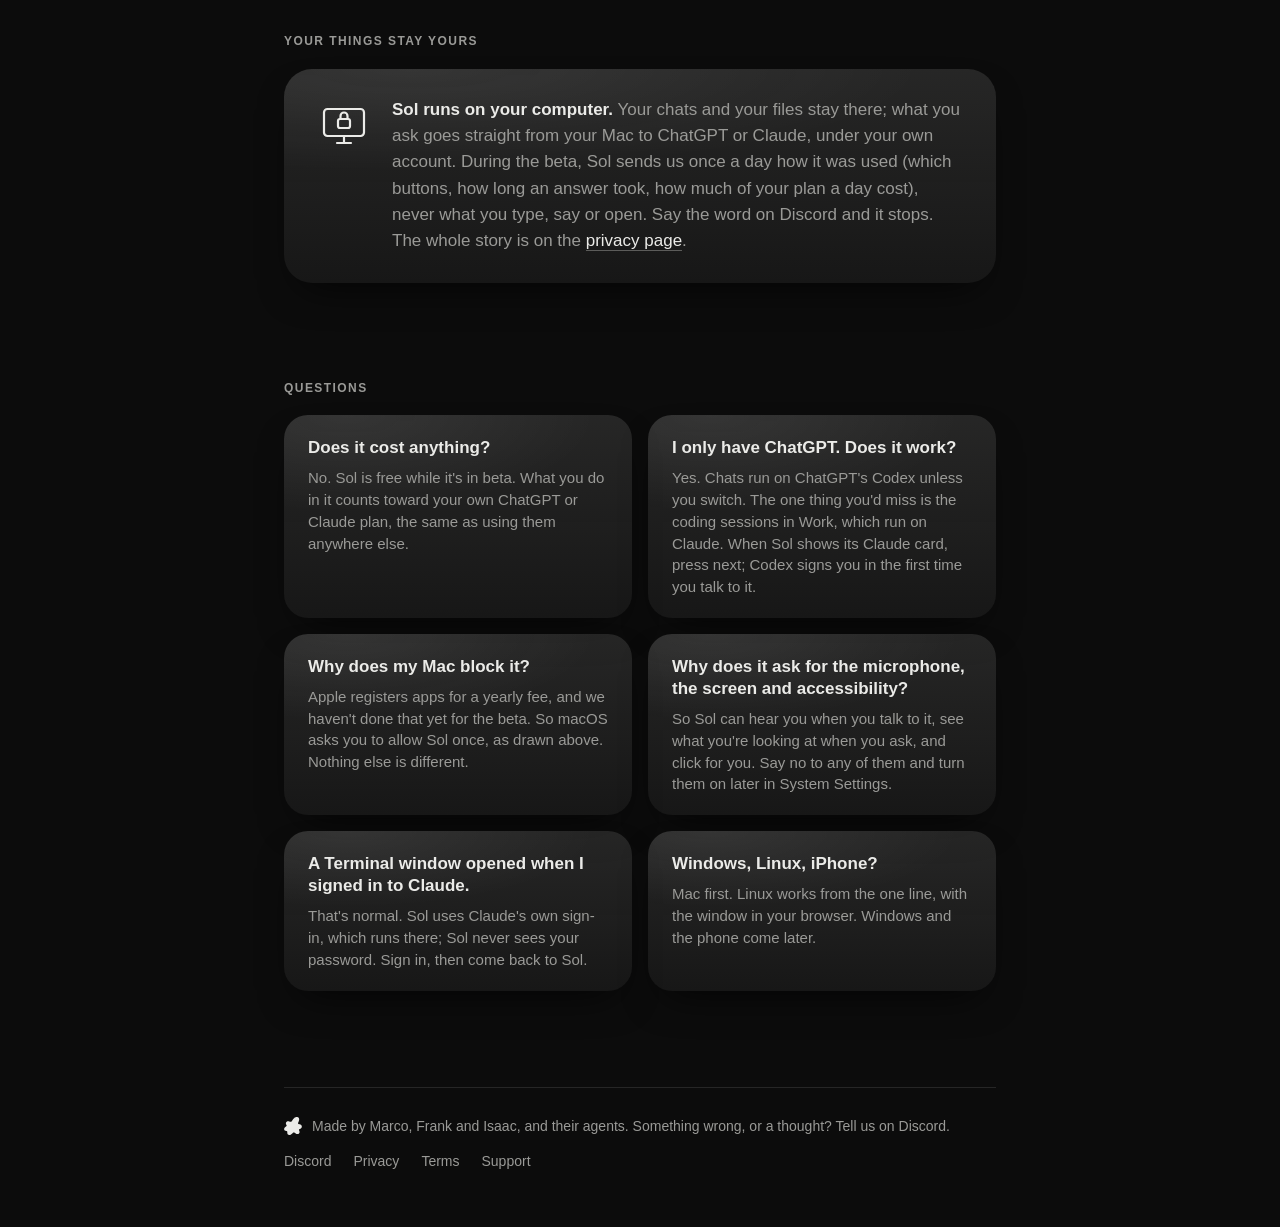
==== commit 3b23dedb: "beta/: Once you're in, three things to try Co-Authored-By: Claude Fable 5.1 <noreply@anthropic.com>" ====
--- a/beta/index.html
+++ b/beta/index.html
@@ -267,6 +267,18 @@
     </div>
   </section>
 
+  <section id="try">
+    <h2>Once you're in</h2>
+    <h3>Three things to try in your first minute.</h3>
+    <div class="steps">
+      <ol>
+        <li><span><b>Ask it something you'd open two tabs for.</b> "Plan my week around what I asked Claude yesterday." One window, every AI.</span></li>
+        <li><span><b>Talk to it.</b> Press the mic and say "move my 3pm to Friday." Sol does the clicking.</span></li>
+        <li><span><b>Make it yours.</b> Settings › look, drag a slider. The window changes while you drag.</span></li>
+      </ol>
+    </div>
+  </section>
+
   <section>
     <h2>Your things stay yours</h2>
     <div class="yours goo">
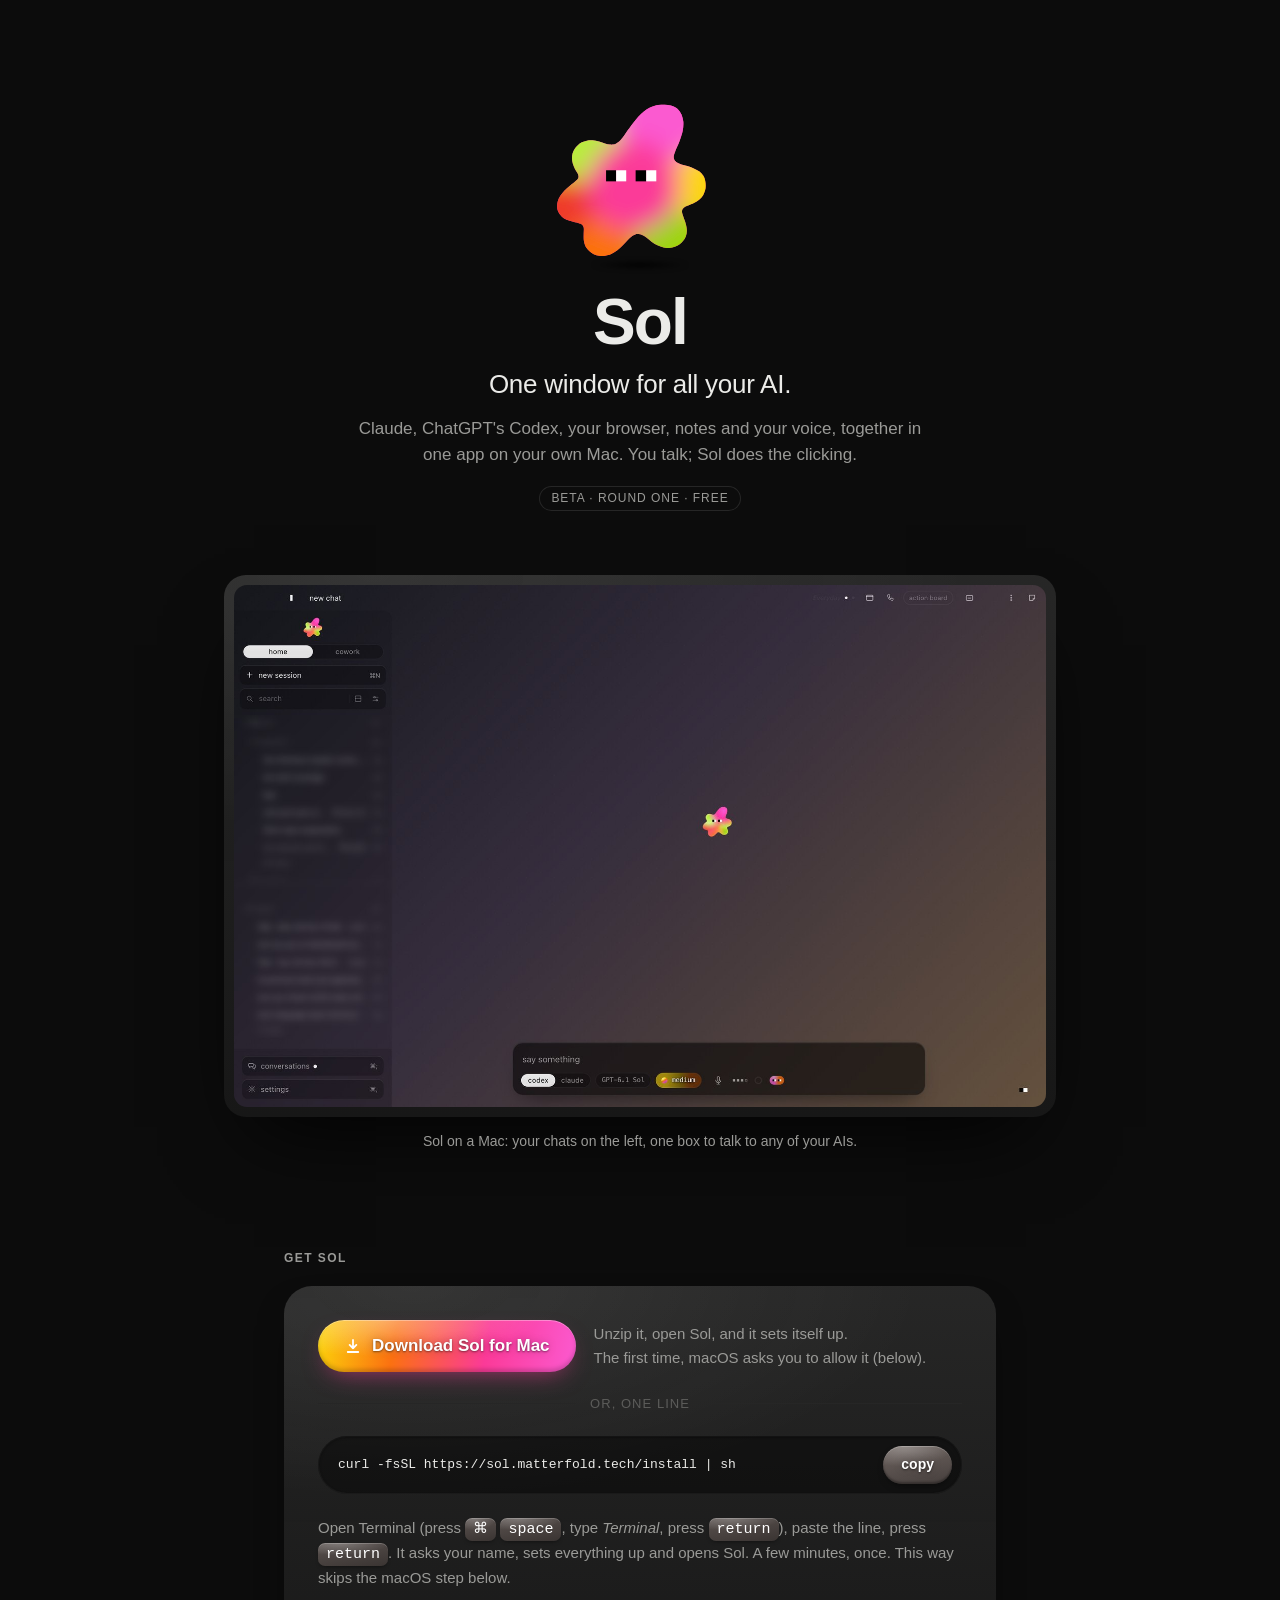
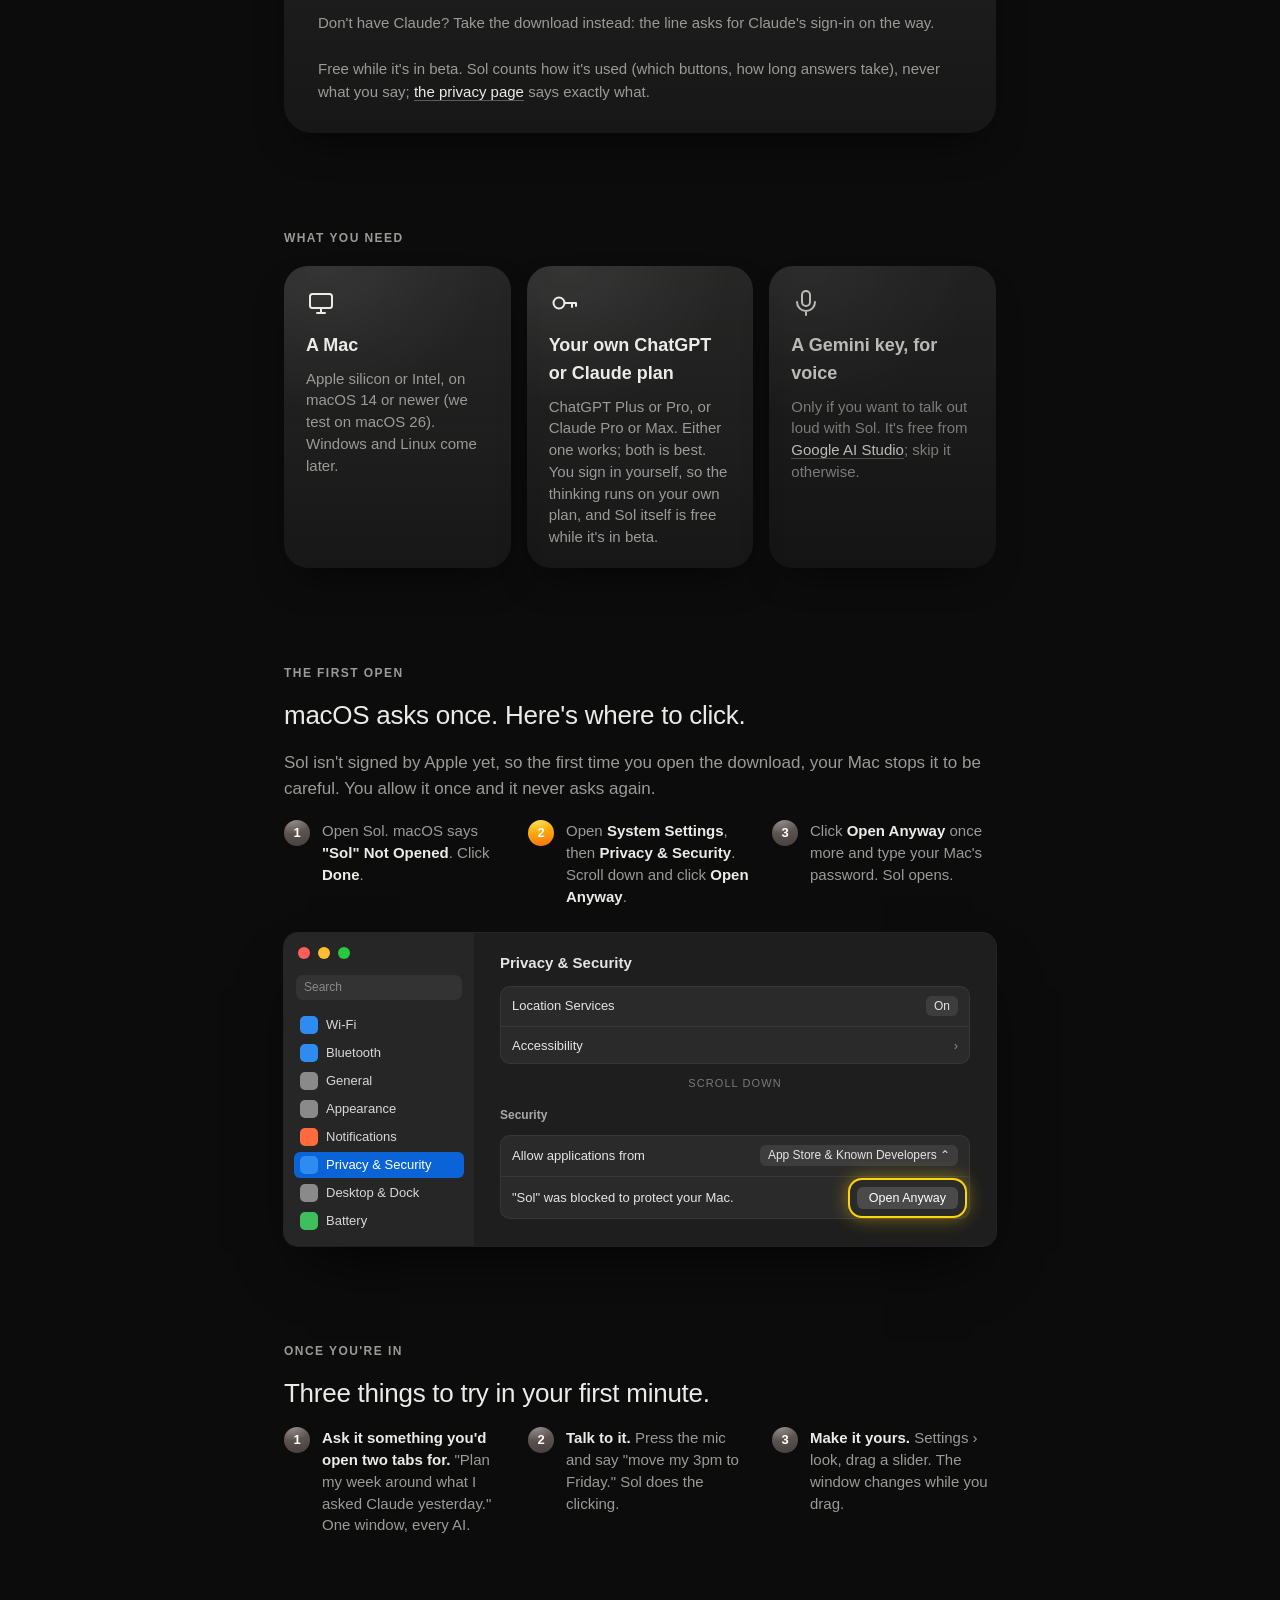
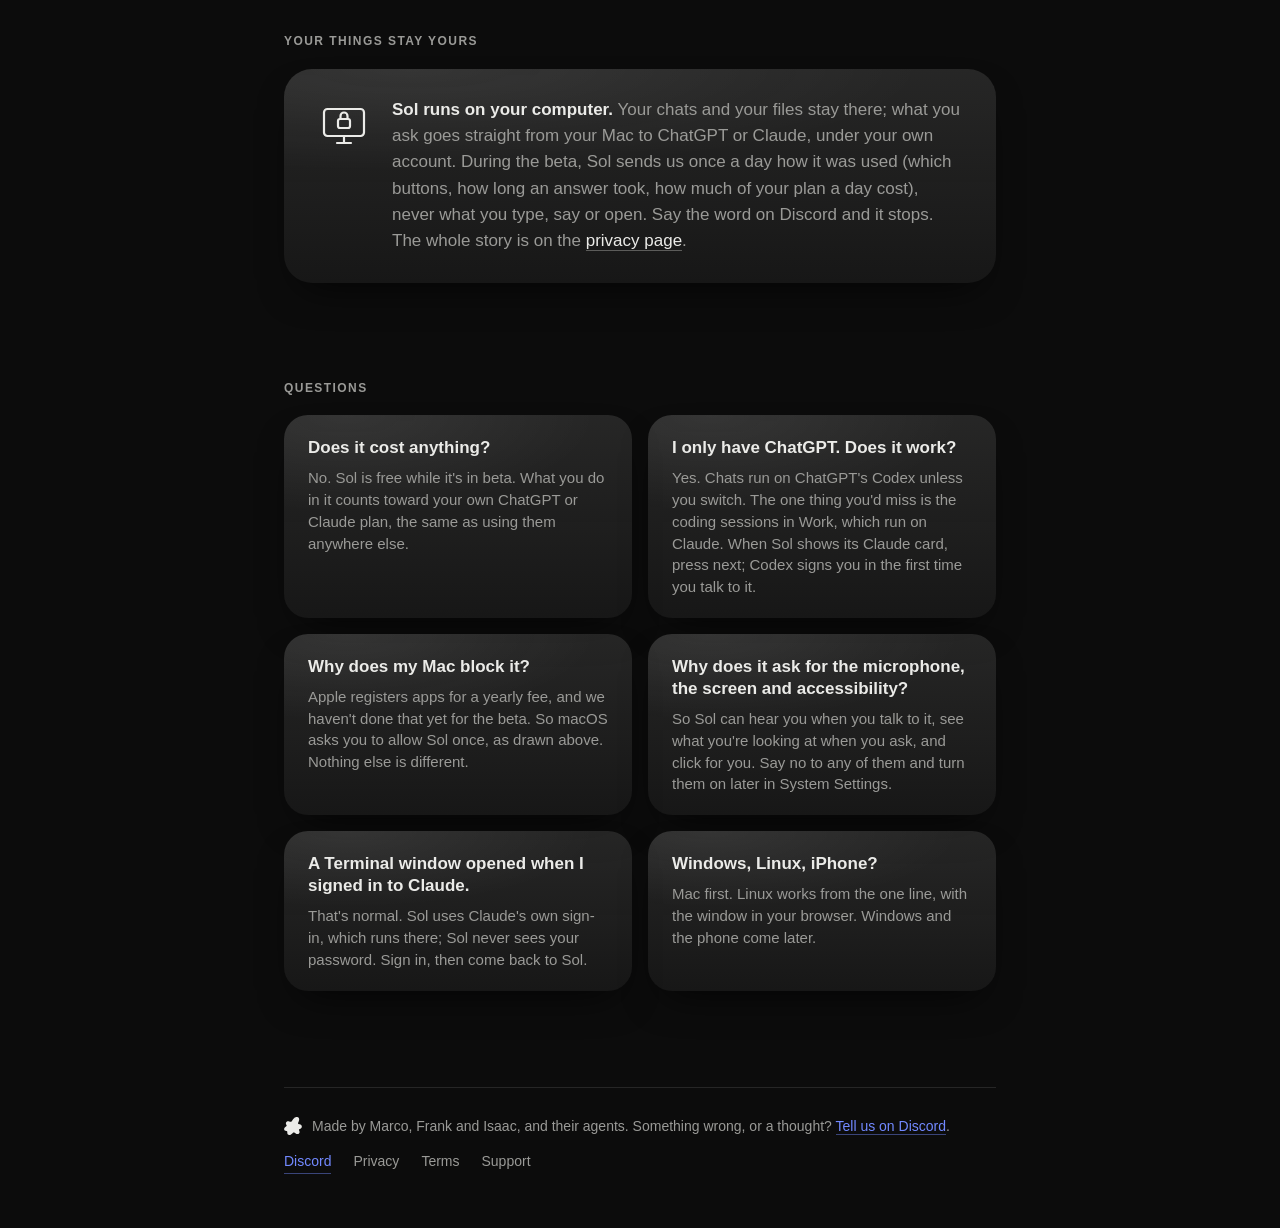
==== commit 84687398: "beta/: Discord links in Discord's blue Co-Authored-By: Claude Fable 5.1 <noreply@anthropic.com>" ====
--- a/beta/index.html
+++ b/beta/index.html
@@ -142,6 +142,9 @@
   footer { display: flex; flex-wrap: wrap; align-items: center; justify-content: space-between; gap: 14px; padding-top: 28px; border-top: 1px solid var(--line); font-size: 14px; color: var(--dim); }
   footer nav { display: flex; gap: 22px; }
   footer a { color: var(--dim); border: 0; }
+  /* the Discord links wear Discord's own blue, so "Tell us" reads as a place, not a line of text */
+  footer a.discord { color: #7289ff; border-bottom: 1px solid rgb(114 137 255 / .45); }
+  footer a.discord:hover { color: #9fb0ff; border-color: #9fb0ff; }
   footer a:hover { color: var(--ink); }
   .mini { display: inline-flex; align-items: center; gap: 8px; }
   .mini svg { width: 20px; height: 20px; }
@@ -318,8 +321,8 @@
   </section>
 
   <footer>
-    <span class="mini"><svg viewBox="0 0 100 100"><use href="#outline" fill="#ebebe8"/></svg><span>Made by Marco, Frank and Isaac, and their agents. Something wrong, or a thought? <a href="https://discord.gg/f2CHmYDDZV">Tell us on Discord</a>.</span></span>
-    <nav><a href="https://discord.gg/f2CHmYDDZV">Discord</a><a href="privacy.html">Privacy</a><a href="terms.html">Terms</a><a href="support.html">Support</a></nav>
+    <span class="mini"><svg viewBox="0 0 100 100"><use href="#outline" fill="#ebebe8"/></svg><span>Made by Marco, Frank and Isaac, and their agents. Something wrong, or a thought? <a class="discord" href="https://discord.gg/f2CHmYDDZV">Tell us on Discord</a>.</span></span>
+    <nav><a class="discord" href="https://discord.gg/f2CHmYDDZV">Discord</a><a href="privacy.html">Privacy</a><a href="terms.html">Terms</a><a href="support.html">Support</a></nav>
   </footer>
 
 </main>
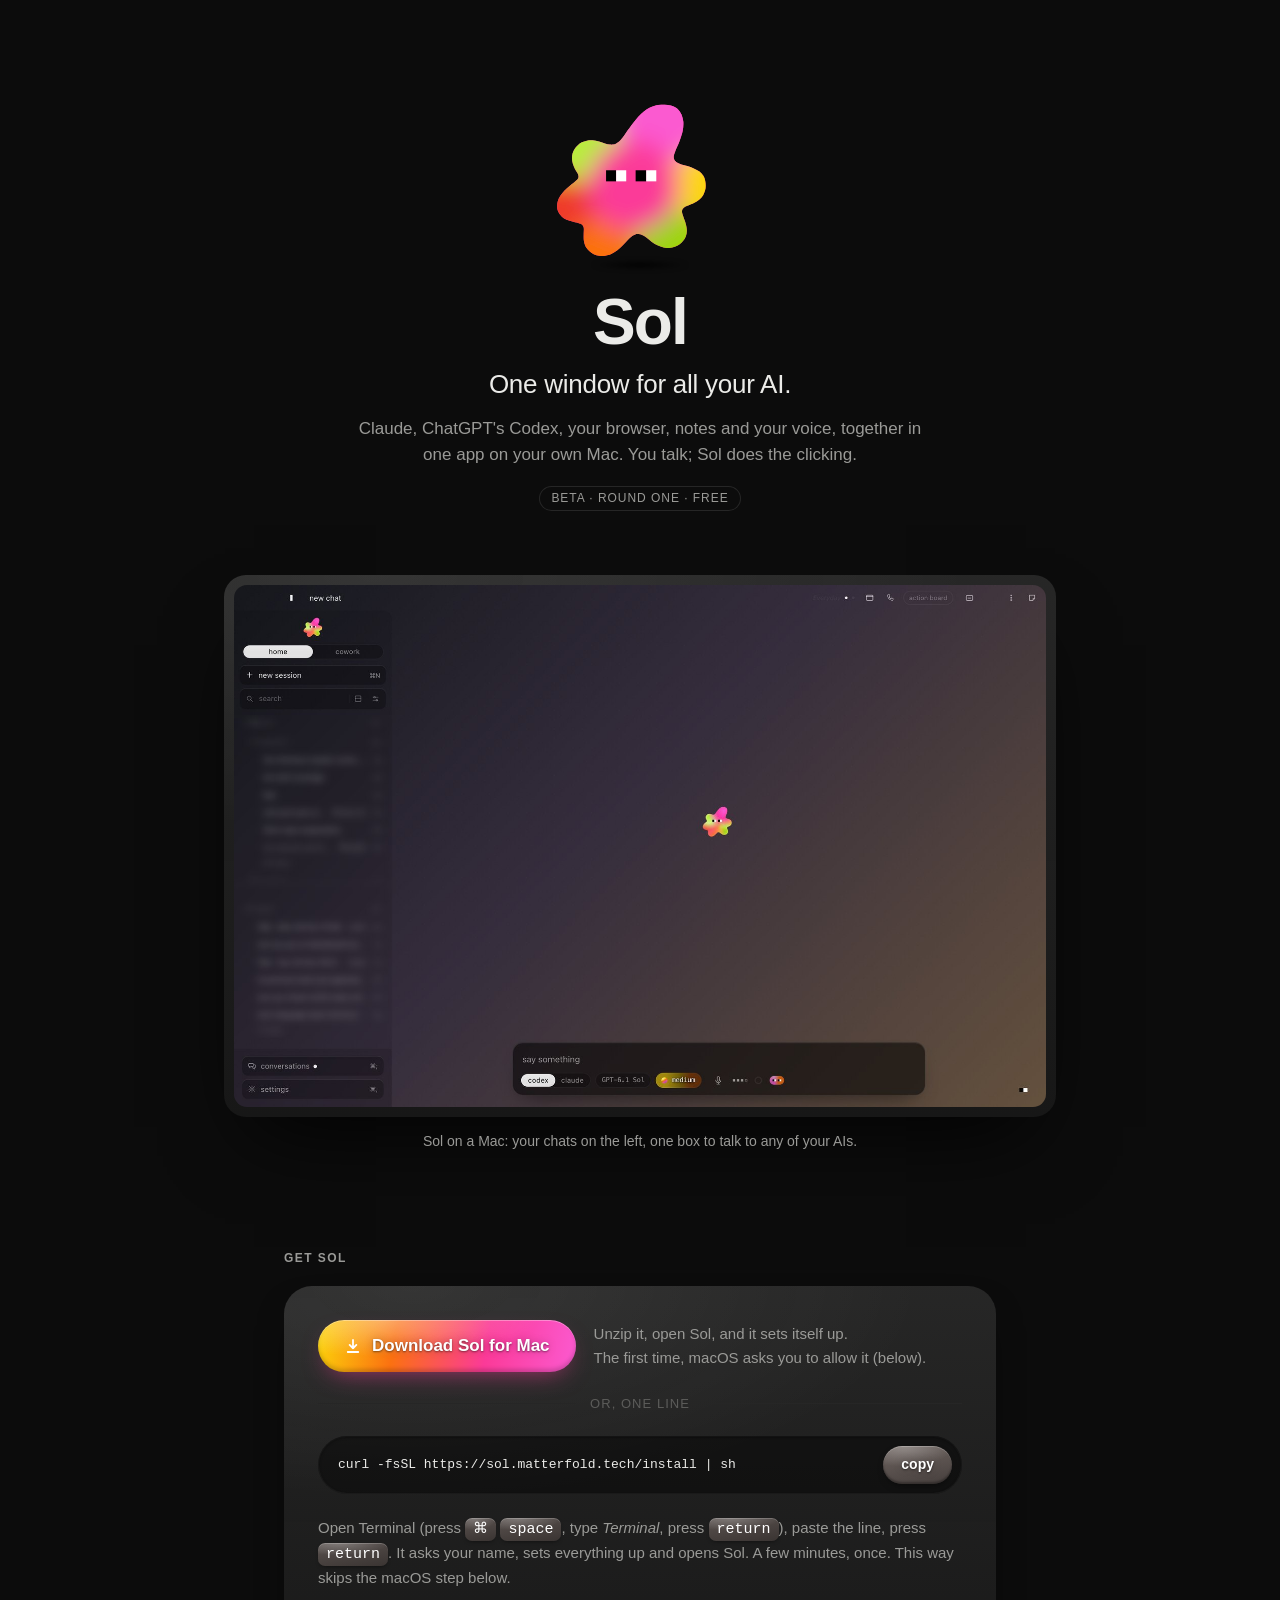
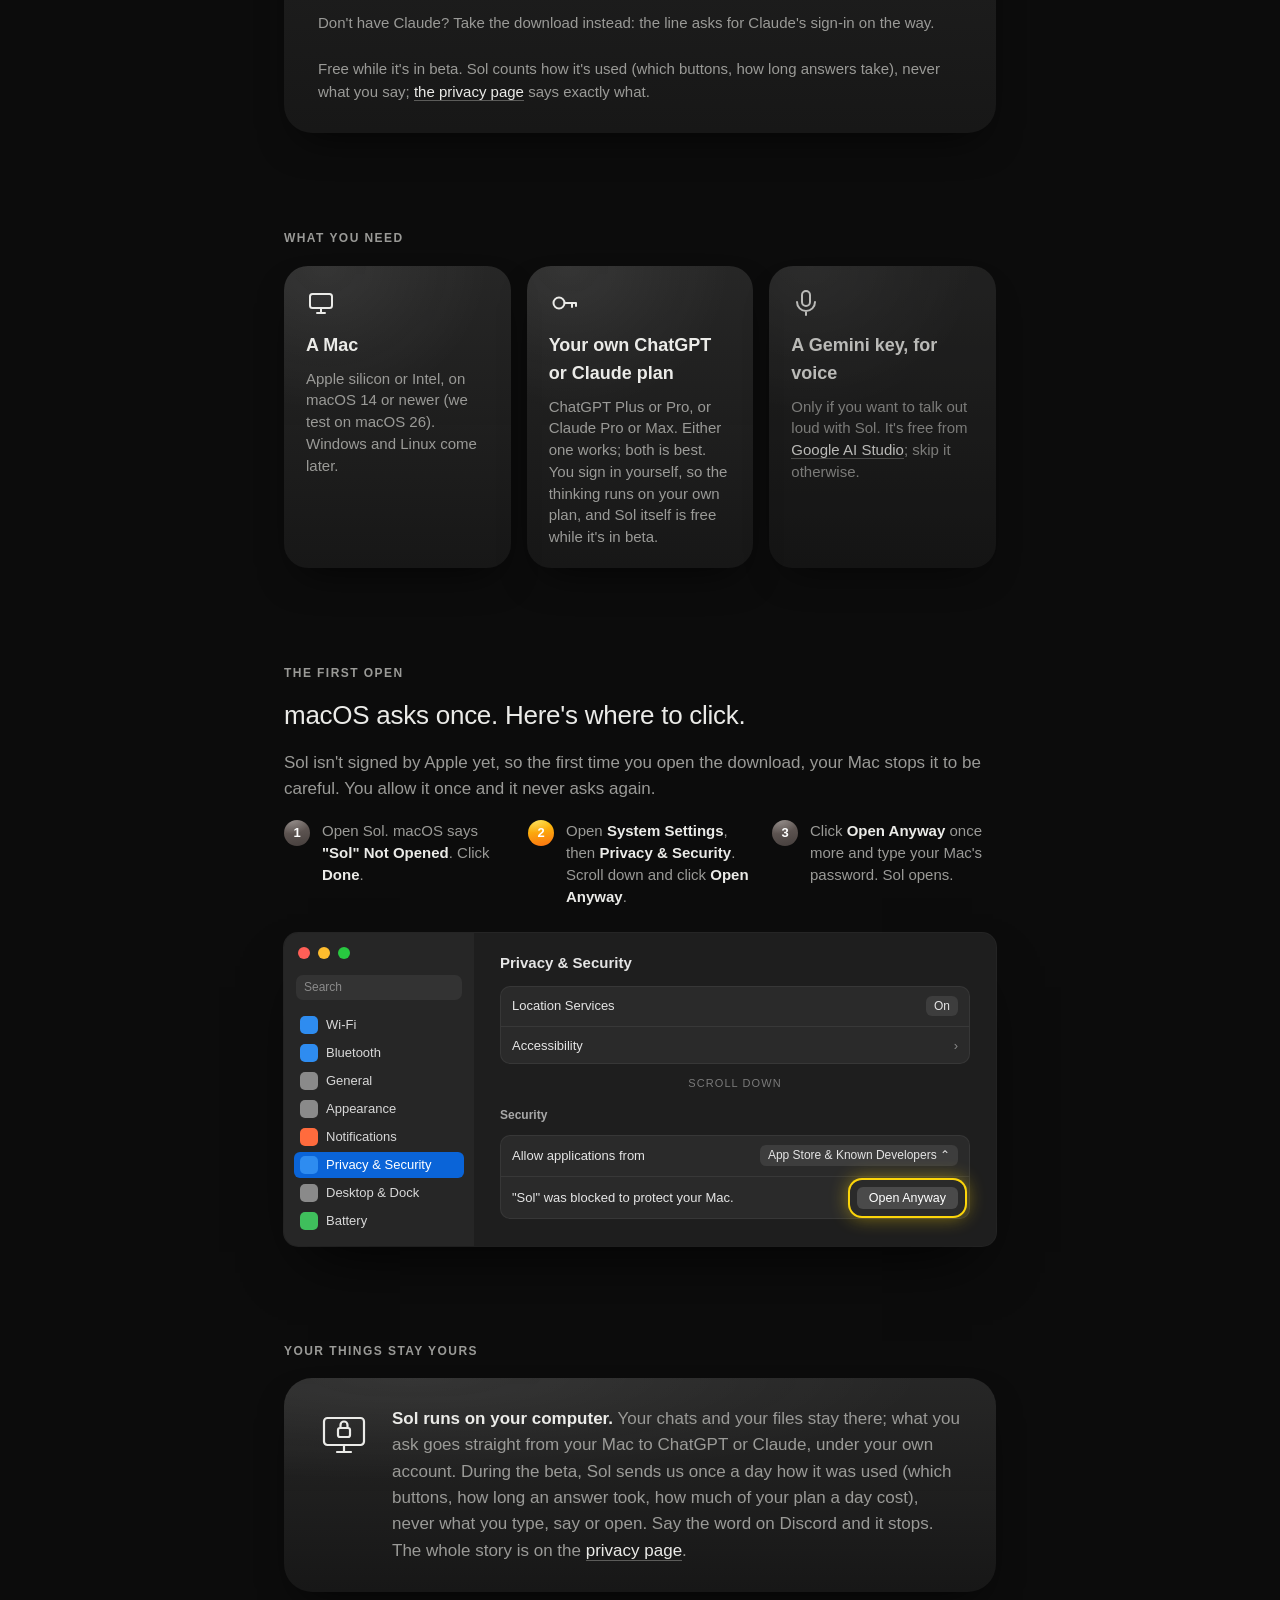
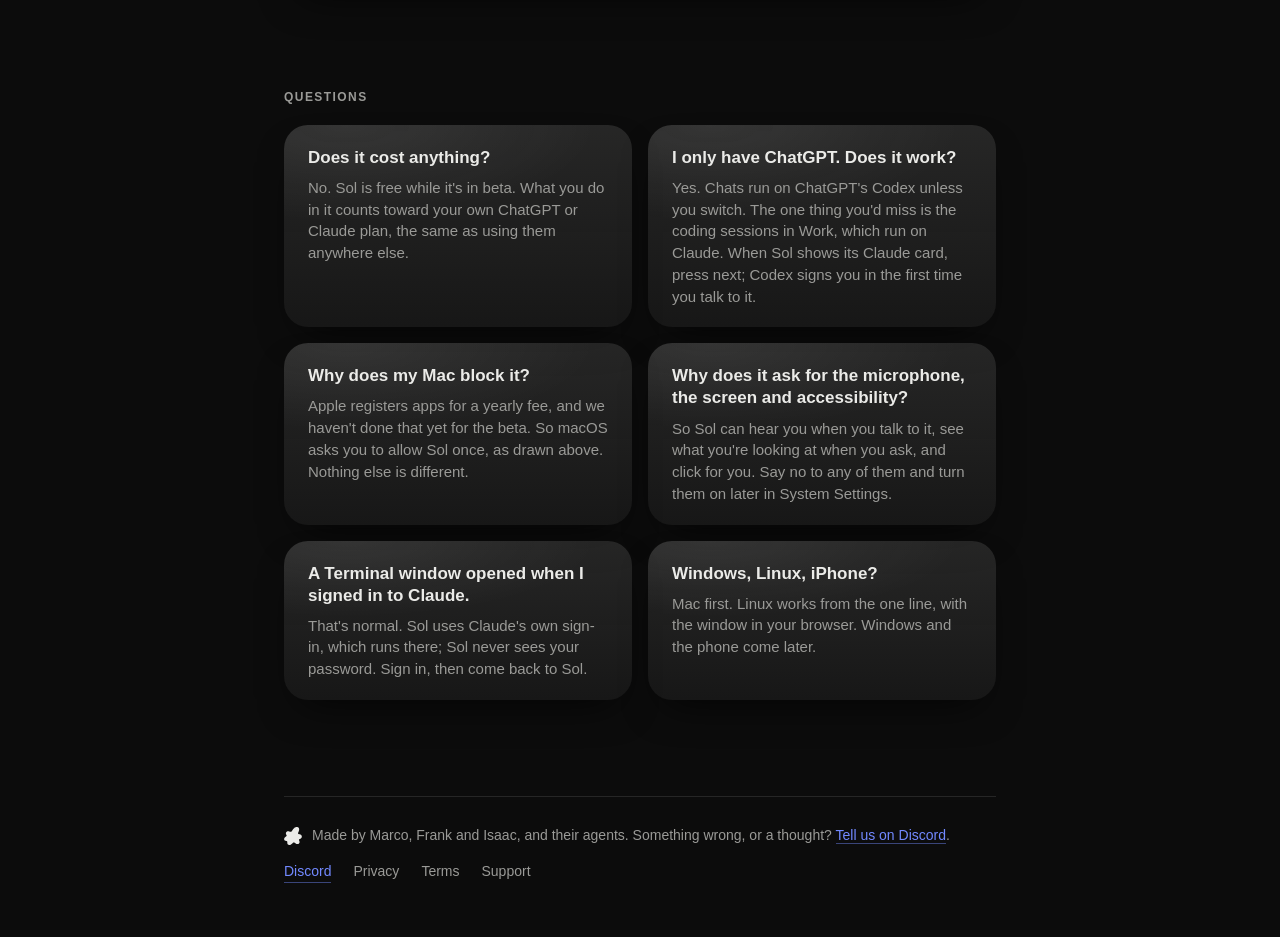
==== commit f6039b79: "beta/: the try-three section goes Co-Authored-By: Claude Fable 5.1 <noreply@anthropic.com>" ====
--- a/beta/index.html
+++ b/beta/index.html
@@ -270,18 +270,6 @@
     </div>
   </section>
 
-  <section id="try">
-    <h2>Once you're in</h2>
-    <h3>Three things to try in your first minute.</h3>
-    <div class="steps">
-      <ol>
-        <li><span><b>Ask it something you'd open two tabs for.</b> "Plan my week around what I asked Claude yesterday." One window, every AI.</span></li>
-        <li><span><b>Talk to it.</b> Press the mic and say "move my 3pm to Friday." Sol does the clicking.</span></li>
-        <li><span><b>Make it yours.</b> Settings › look, drag a slider. The window changes while you drag.</span></li>
-      </ol>
-    </div>
-  </section>
-
   <section>
     <h2>Your things stay yours</h2>
     <div class="yours goo">
